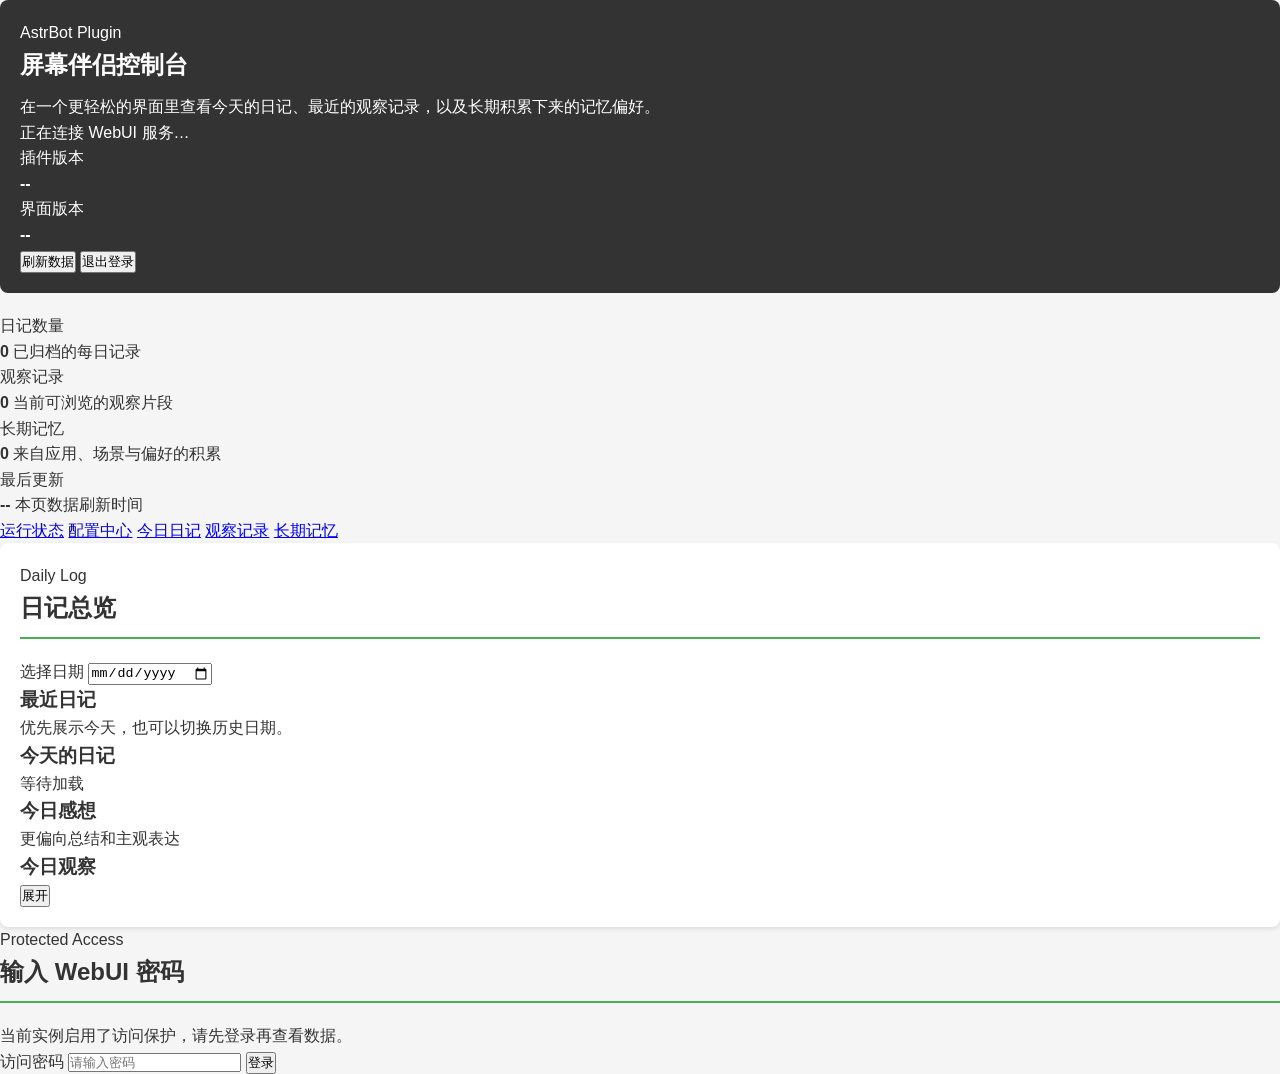
==== index.html @ 9cae2c98 "v2.4.1" ====
<!DOCTYPE html>
<html lang="zh-CN">
<head>
    <meta charset="UTF-8">
    <meta name="viewport" content="width=device-width, initial-scale=1.0">
    <title>屏幕伴侣控制台</title>
    <link rel="stylesheet" href="/web/app.css">
</head>
<body>
    <div class="app-shell">
        <div class="ambient ambient-left"></div>
        <div class="ambient ambient-right"></div>
        <header class="hero">
            <div class="hero-copy">
                <p class="eyebrow">AstrBot Plugin</p>
                <h1>屏幕伴侣控制台</h1>
                <p class="hero-text">在一个更轻松的界面里查看今天的日记、最近的观察记录，以及长期积累下来的记忆偏好。</p>
                <div class="hero-status">
                    <span class="status-dot" id="statusDot"></span>
                    <span id="statusText">正在连接 WebUI 服务…</span>
                </div>
            </div>
            <div class="hero-actions">
                <div class="version-card panel">
                    <div>
                        <p class="panel-label">插件版本</p>
                        <strong id="pluginVersion">--</strong>
                    </div>
                    <div>
                        <p class="panel-label">界面版本</p>
                        <strong id="webuiVersion">--</strong>
                    </div>
                </div>
                <button class="ghost-button" id="refreshButton" type="button">刷新数据</button>
                <button class="ghost-button hidden" id="logoutButton" type="button">退出登录</button>
            </div>
        </header>

        <section class="overview-grid">
            <article class="panel stat-card">
                <p class="panel-label">日记数量</p>
                <strong id="diaryCount">0</strong>
                <span>已归档的每日记录</span>
            </article>
            <article class="panel stat-card">
                <p class="panel-label">观察记录</p>
                <strong id="observationCount">0</strong>
                <span>当前可浏览的观察片段</span>
            </article>
            <article class="panel stat-card">
                <p class="panel-label">长期记忆</p>
                <strong id="memoryCount">0</strong>
                <span>来自应用、场景与偏好的积累</span>
            </article>
            <article class="panel stat-card">
                <p class="panel-label">最后更新</p>
                <strong id="lastUpdated">--</strong>
                <span>本页数据刷新时间</span>
            </article>
        </section>

        <nav class="top-nav" aria-label="主导航">
            <a href="#runtime" class="nav-link" data-section="runtime">运行状态</a>
            <a href="#settings" class="nav-link" data-section="settings">配置中心</a>
            <a href="#diaries" class="nav-link active" data-section="diaries">今日日记</a>
            <a href="#observations" class="nav-link" data-section="observations">观察记录</a>
            <a href="#memories" class="nav-link" data-section="memories">长期记忆</a>
        </nav>

        <main class="content-stack">
            <section id="runtime" class="section">
                <div class="section-heading">
                    <div>
                        <p class="eyebrow">Runtime Control</p>
                        <h2>运行状态与控制</h2>
                    </div>
                </div>
                <div class="runtime-grid">
                    <article class="panel">
                        <div class="panel-header">
                            <h3>当前状态</h3>
                            <span class="panel-subtle" id="runtimeMeta">等待加载</span>
                        </div>
                        <div class="runtime-stats" id="runtimeStats"></div>
                    </article>
                    <article class="panel">
                        <div class="panel-header">
                            <h3>快速设置</h3>
                            <span class="panel-subtle">这些变更会立即同步到当前实例。</span>
                        </div>
                        <form class="control-form" id="runtimeForm">
                            <label class="field compact-field">
                                <span>启用插件</span>
                                <select id="enabledSelect">
                                    <option value="true">开启</option>
                                    <option value="false">关闭</option>
                                </select>
                            </label>
                            <label class="field compact-field">
                                <span>当前预设</span>
                                <select id="presetSelect">
                                    <option value="-1">手动配置</option>
                                </select>
                            </label>
                            <label class="field compact-field">
                                <span>手动间隔（秒）</span>
                                <input id="checkIntervalInput" type="number" min="10" step="1">
                            </label>
                            <label class="field compact-field">
                                <span>触发概率（%）</span>
                                <input id="triggerProbabilityInput" type="number" min="0" max="100" step="1">
                            </label>
                            <label class="field compact-field">
                                <span>互动频率</span>
                                <input id="interactionFrequencyInput" type="number" min="1" max="10" step="1">
                            </label>
                            <label class="field compact-field">
                                <span>日记功能</span>
                                <select id="enableDiarySelect">
                                    <option value="true">开启</option>
                                    <option value="false">关闭</option>
                                </select>
                            </label>
                            <label class="field compact-field">
                                <span>学习功能</span>
                                <select id="enableLearningSelect">
                                    <option value="true">开启</option>
                                    <option value="false">关闭</option>
                                </select>
                            </label>
                            <label class="field compact-field">
                                <span>麦克风监听</span>
                                <select id="enableMicMonitorSelect">
                                    <option value="false">关闭</option>
                                    <option value="true">开启</option>
                                </select>
                            </label>
                            <label class="field compact-field">
                                <span>调试模式</span>
                                <select id="debugSelect">
                                    <option value="false">关闭</option>
                                    <option value="true">开启</option>
                                </select>
                            </label>
                            <div class="runtime-actions">
                                <button class="primary-button" id="saveRuntimeButton" type="submit">保存设置</button>
                                <button class="ghost-button" id="stopTasksButton" type="button">停止自动任务</button>
                            </div>
                            <p class="feedback" id="runtimeFeedback"></p>
                        </form>
                    </article>
                </div>
            </section>
            <section id="settings" class="section">
                <div class="section-heading">
                    <div>
                        <p class="eyebrow">Settings Studio</p>
                        <h2>配置中心</h2>
                    </div>
                    <div class="toolbar">
                        <label class="field compact-field settings-search">
                            <span>快速筛选</span>
                            <input id="settingsSearchInput" type="search" placeholder="搜索配置名、说明或提示词">
                        </label>
                    </div>
                </div>
                <div class="settings-grid">
                    <article class="panel settings-sidebar">
                        <div class="panel-header">
                            <h3>配置分组</h3>
                            <span class="panel-subtle" id="settingsSummary">按功能分区，避免翻整页长表单。</span>
                        </div>
                        <div class="settings-group-list" id="settingsGroupList"></div>
                    </article>
                    <article class="panel settings-editor">
                        <div class="panel-header">
                            <div>
                                <h3 id="settingsGroupTitle">配置详情</h3>
                                <span class="panel-subtle" id="settingsGroupDescription">选择左侧分组后开始编辑。</span>
                            </div>
                            <div class="toolbar">
                                <button class="ghost-button" id="resetSettingsButton" type="button">重置当前分组</button>
                                <button class="primary-button" id="saveSettingsButton" type="button">保存配置</button>
                            </div>
                        </div>
                        <div class="settings-form" id="settingsForm"></div>
                        <p class="feedback" id="settingsFeedback"></p>
                    </article>
                </div>
            </section>
            <section id="diaries" class="section active">
                <div class="section-heading">
                    <div>
                        <p class="eyebrow">Daily Log</p>
                        <h2>日记总览</h2>
                    </div>
                    <label class="field compact-field">
                        <span>选择日期</span>
                        <input id="diaryDateInput" type="date">
                    </label>
                </div>
                <div class="content-grid diaries-grid">
                    <article class="panel">
                        <div class="panel-header">
                            <h3>最近日记</h3>
                            <span class="panel-subtle" id="diarySummary">优先展示今天，也可以切换历史日期。</span>
                        </div>
                        <div class="list-stack" id="diaryList"></div>
                    </article>
                    <article class="panel diary-panel">
                        <div class="panel-header">
                            <h3 id="diaryTitle">今天的日记</h3>
                            <span class="panel-subtle" id="diaryMeta">等待加载</span>
                        </div>
                        <div class="diary-layout">
                            <section class="diary-section">
                                <div class="panel-header">
                                    <h3>今日感想</h3>
                                    <span class="panel-subtle">更偏向总结和主观表达</span>
                                </div>
                                <div class="diary-content" id="diaryReflection"></div>
                            </section>
                            <section class="diary-section">
                                <div class="panel-header">
                                    <h3>今日观察</h3>
                                    <button class="ghost-button diary-toggle" id="toggleDiaryObservations" type="button">展开</button>
                                </div>
                                <div class="diary-content diary-content-secondary" id="diaryObservations"></div>
                            </section>
                        </div>
                    </article>
                </div>
            </section>

            <section id="observations" class="section">
                <div class="section-heading">
                    <div>
                        <p class="eyebrow">Observation Stream</p>
                        <h2>观察记录</h2>
                    </div>
                    <div class="toolbar">
                        <label class="field compact-field">
                            <span>场景筛选</span>
                            <select id="sceneFilter">
                                <option value="">全部场景</option>
                            </select>
                        </label>
                        <label class="field compact-field">
                            <span>排序</span>
                            <select id="sortFilter">
                                <option value="desc">最新优先</option>
                                <option value="asc">最早优先</option>
                            </select>
                        </label>
                    </div>
                </div>
                <article class="panel">
                    <div class="panel-header">
                        <h3>最近观察</h3>
                        <span class="panel-subtle" id="observationMeta">按时间线浏览屏幕观察结果。</span>
                    </div>
                    <div class="observation-actions">
                        <label class="selection-toggle">
                            <input id="selectAllObservations" type="checkbox">
                            <span>全选当前页</span>
                        </label>
                        <div class="toolbar">
                            <button class="ghost-button" id="clearSelectionButton" type="button">清空选择</button>
                            <button class="ghost-button" id="deleteSelectedButton" type="button">删除选中</button>
                        </div>
                    </div>
                    <div class="list-stack" id="observationList"></div>
                    <div class="pagination" id="observationPagination"></div>
                </article>
            </section>

            <section id="memories" class="section">
                <div class="section-heading">
                    <div>
                        <p class="eyebrow">Memory Atlas</p>
                        <h2>长期记忆</h2>
                    </div>
                </div>
                <div class="memory-highlights" id="memoryHighlights"></div>
                <div class="memory-groups" id="memoryGroups"></div>
            </section>
        </main>
    </div>

    <div class="login-overlay hidden" id="loginOverlay" aria-hidden="true">
        <form class="login-card panel" id="loginForm">
            <p class="eyebrow">Protected Access</p>
            <h2>输入 WebUI 密码</h2>
            <p class="panel-subtle">当前实例启用了访问保护，请先登录再查看数据。</p>
            <label class="field">
                <span>访问密码</span>
                <input type="password" id="loginPassword" placeholder="请输入密码" autocomplete="current-password">
            </label>
            <button class="primary-button" id="loginButton" type="submit">登录</button>
            <p class="feedback error-text" id="loginError"></p>
        </form>
    </div>

    <template id="emptyStateTemplate">
        <div class="empty-state">
            <strong>这里还没有内容</strong>
            <p>等屏幕伴侣积累出更多记录后，这里会慢慢丰富起来。</p>
        </div>
    </template>

    <script src="/web/app.js"></script>
</body>
</html>
---- web/app.css ----
/* 全局样式 */
* {
    margin: 0;
    padding: 0;
    box-sizing: border-box;
}

body {
    font-family: 'Arial', sans-serif;
    background-color: #f5f5f5;
    color: #333;
    line-height: 1.6;
}

.container {
    max-width: 1200px;
    margin: 0 auto;
    padding: 20px;
}

header {
    background-color: #333;
    color: white;
    padding: 20px;
    border-radius: 8px;
    margin-bottom: 20px;
}

header h1 {
    font-size: 24px;
    margin-bottom: 10px;
}

nav ul {
    list-style: none;
    display: flex;
    gap: 10px;
}

nav ul li a {
    color: white;
    text-decoration: none;
    padding: 8px 16px;
    border-radius: 4px;
    transition: background-color 0.3s;
}

nav ul li a:hover {
    background-color: #555;
}

nav ul li a.active {
    background-color: #4CAF50;
}

main {
    background-color: white;
    padding: 20px;
    border-radius: 8px;
    box-shadow: 0 2px 4px rgba(0,0,0,0.1);
}

.section {
    display: none;
}

.section.active {
    display: block;
}

h2 {
    color: #333;
    margin-bottom: 20px;
    padding-bottom: 10px;
    border-bottom: 2px solid #4CAF50;
}

/* 日记列表样式 */
.diary-list {
    margin-bottom: 30px;
}

.diary-item {
    background-color: #f9f9f9;
    padding: 15px;
    border-radius: 6px;
    margin-bottom: 10px;
    cursor: pointer;
    transition: background-color 0.3s;
}

.diary-item:hover {
    background-color: #e9e9e9;
}

.diary-item h3 {
    color: #4CAF50;
    margin-bottom: 5px;
}

.diary-item p {
    color: #666;
    font-size: 14px;
}

/* 日记详情样式 */
.diary-detail {
    background-color: #f9f9f9;
    padding: 20px;
    border-radius: 6px;
    margin-top: 20px;
}

.diary-detail h3 {
    color: #4CAF50;
    margin-bottom: 15px;
}

.diary-detail pre {
    background-color: #f0f0f0;
    padding: 15px;
    border-radius: 4px;
    overflow-x: auto;
    white-space: pre-wrap;
    font-family: 'Courier New', monospace;
}

/* 观察记录样式 */
.observation-list {
    display: flex;
    flex-direction: column;
    gap: 15px;
}

.observation-item {
    background-color: #f9f9f9;
    padding: 15px;
    border-radius: 6px;
    border-left: 4px solid #4CAF50;
}

.observation-item h4 {
    color: #4CAF50;
    margin-bottom: 10px;
}

.observation-item p {
    color: #666;
    font-size: 14px;
}

/* 记忆样式 */
.memory-list {
    display: flex;
    flex-direction: column;
    gap: 15px;
}

.memory-item {
    background-color: #f9f9f9;
    padding: 15px;
    border-radius: 6px;
    border-left: 4px solid #3498db;
}

.memory-item h4 {
    color: #3498db;
    margin-bottom: 10px;
}

.memory-item p {
    color: #666;
    font-size: 14px;
}

/* 页脚样式 */
footer {
    margin-top: 20px;
    text-align: center;
    color: #666;
    font-size: 14px;
}

/* 响应式设计 */
@media (max-width: 768px) {
    nav ul {
        flex-direction: column;
    }
    
    nav ul li a {
        display: block;
        text-align: center;
    }
}

/* 登录表单样式 */
.login-form {
    position: fixed;
    top: 0;
    left: 0;
    width: 100%;
    height: 100%;
    background-color: rgba(0, 0, 0, 0.5);
    display: flex;
    justify-content: center;
    align-items: center;
    z-index: 1000;
}

.login-container {
    background-color: #fff;
    padding: 30px;
    border-radius: 8px;
    box-shadow: 0 0 20px rgba(0,0,0,0.2);
    max-width: 400px;
    width: 100%;
}

.login-container h2 {
    margin-bottom: 20px;
    text-align: center;
    color: #333;
    border-bottom: none;
}

.login-container input[type="password"] {
    width: 100%;
    padding: 10px;
    margin-bottom: 15px;
    border: 1px solid #ddd;
    border-radius: 4px;
    font-size: 16px;
}

.login-container button {
    width: 100%;
    padding: 10px;
    background-color: #4CAF50;
    color: white;
    border: none;
    border-radius: 4px;
    font-size: 16px;
    cursor: pointer;
    transition: background-color 0.3s ease;
}

.login-container button:hover {
    background-color: #45a049;
}

.login-container .error {
    color: red;
    text-align: center;
    margin-top: 10px;
    font-size: 14px;
}
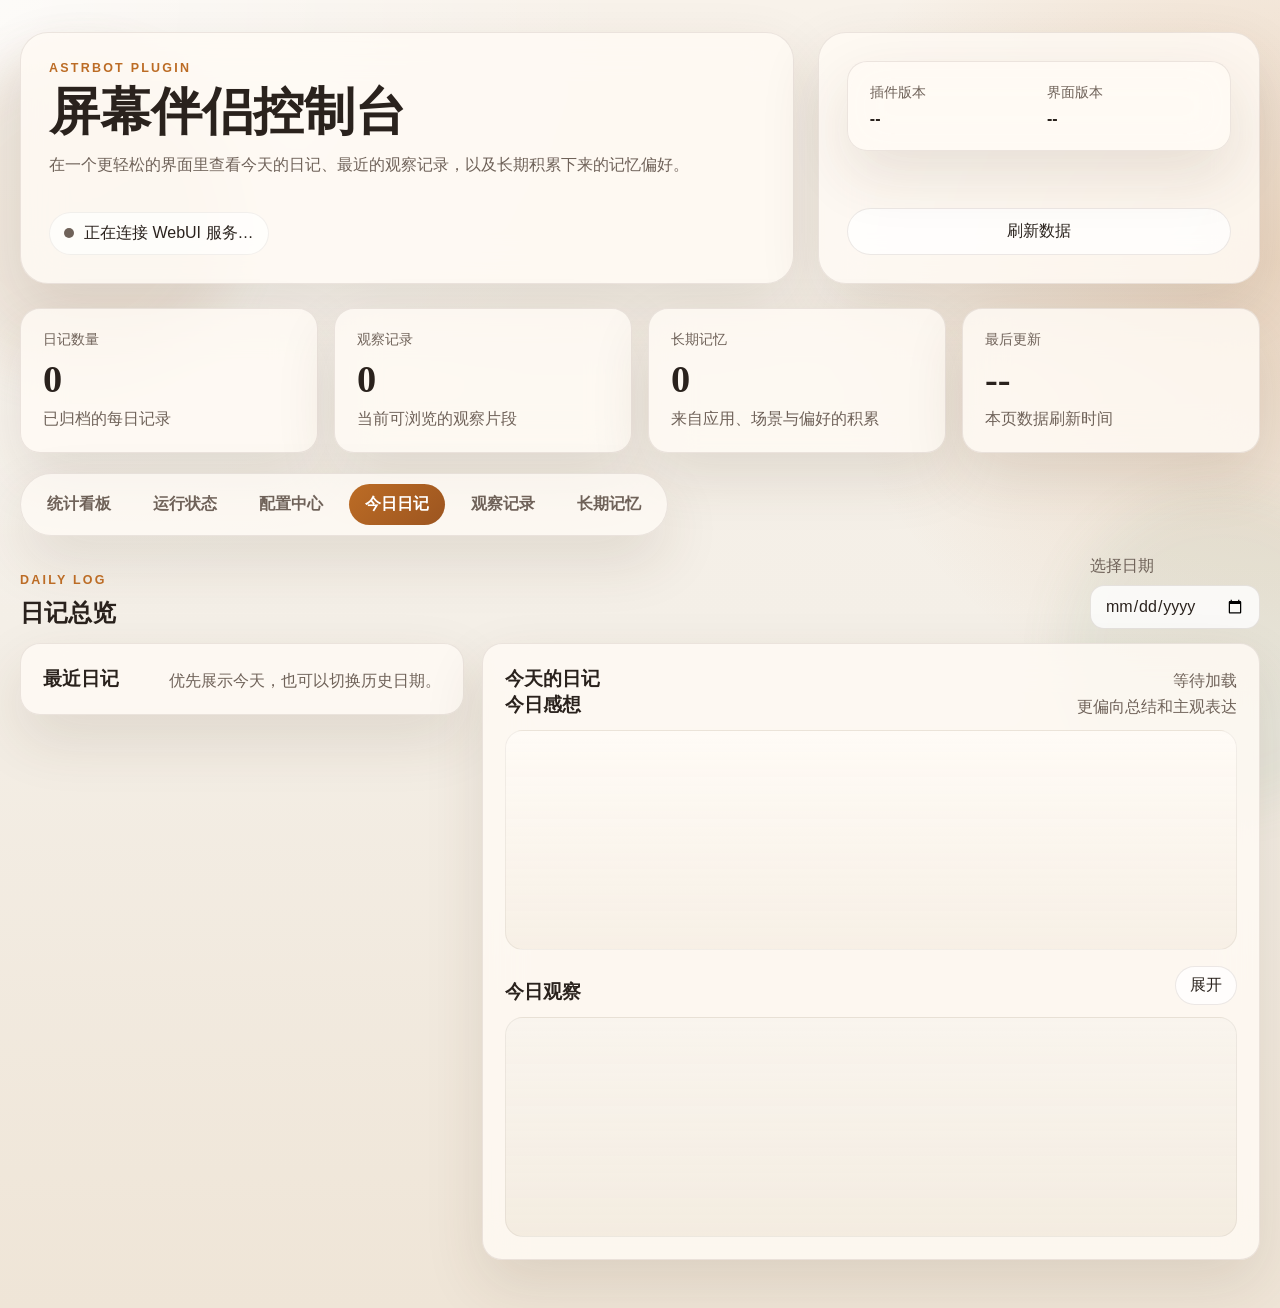
==== commit 38aac455: "v2.5.3" ====
--- a/index.html
+++ b/index.html
@@ -60,6 +60,7 @@
         </section>
 
         <nav class="top-nav" aria-label="主导航">
+            <a href="#stats" class="nav-link" data-section="stats">统计看板</a>
             <a href="#runtime" class="nav-link" data-section="runtime">运行状态</a>
             <a href="#settings" class="nav-link" data-section="settings">配置中心</a>
             <a href="#diaries" class="nav-link active" data-section="diaries">今日日记</a>
@@ -68,6 +69,36 @@
         </nav>
 
         <main class="content-stack">
+            <section id="stats" class="section">
+                <div class="section-heading">
+                    <div>
+                        <p class="eyebrow">Statistics Deck</p>
+                        <h2>统计看板</h2>
+                    </div>
+                    <div class="toolbar">
+                        <label class="field compact-field">
+                            <span>时间范围</span>
+                            <select id="statsRangeFilter">
+                                <option value="today">今天</option>
+                                <option value="7d">近 7 天</option>
+                                <option value="30d" selected>近 30 天</option>
+                                <option value="custom">自定义日期</option>
+                                <option value="all">全部时间</option>
+                            </select>
+                        </label>
+                        <label class="field compact-field hidden" id="statsStartDateField">
+                            <span>开始日期</span>
+                            <input id="statsStartDateInput" type="date">
+                        </label>
+                        <label class="field compact-field hidden" id="statsEndDateField">
+                            <span>结束日期</span>
+                            <input id="statsEndDateInput" type="date">
+                        </label>
+                        <button class="ghost-button hidden" id="applyStatsRangeButton" type="button">应用范围</button>
+                    </div>
+                </div>
+                <div class="stats-layout" id="statsTables"></div>
+            </section>
             <section id="runtime" class="section">
                 <div class="section-heading">
                     <div>
--- a/web/app.css
+++ b/web/app.css
@@ -1,256 +1,829 @@
-/* 全局样式 */
-* {
+:root {
+    --bg: #f4efe7;
+    --panel: rgba(255, 251, 245, 0.82);
+    --panel-strong: rgba(255, 248, 240, 0.96);
+    --text: #2a221d;
+    --muted: #6f6259;
+    --line: rgba(97, 77, 64, 0.12);
+    --accent: #bc6c25;
+    --accent-strong: #9c5520;
+    --accent-soft: rgba(188, 108, 37, 0.14);
+    --success: #4f772d;
+    --danger: #b6462f;
+    --shadow: 0 24px 60px rgba(74, 48, 28, 0.12);
+    --radius-xl: 28px;
+    --radius-lg: 20px;
+    --font-sans: "Segoe UI", "PingFang SC", "Microsoft YaHei", sans-serif;
+    --font-display: "Georgia", "STSong", serif;
+}
+
+* { box-sizing: border-box; }
+html { scroll-behavior: smooth; }
+
+body {
     margin: 0;
+    min-height: 100vh;
+    color: var(--text);
+    font-family: var(--font-sans);
+    background:
+        radial-gradient(circle at top left, rgba(255, 255, 255, 0.7), transparent 34%),
+        radial-gradient(circle at right 20%, rgba(188, 108, 37, 0.2), transparent 28%),
+        linear-gradient(180deg, #f8f2ea 0%, var(--bg) 48%, #efe5d7 100%);
+}
+
+button, input, select { font: inherit; }
+button { cursor: pointer; }
+.hidden { display: none !important; }
+
+.app-shell {
+    position: relative;
+    max-width: 1380px;
+    margin: 0 auto;
+    padding: 32px 20px 48px;
+}
+
+.ambient {
+    position: fixed;
+    width: 320px;
+    height: 320px;
+    border-radius: 50%;
+    filter: blur(24px);
+    opacity: 0.4;
+    pointer-events: none;
+    z-index: 0;
+}
+
+.ambient-left {
+    top: 6%;
+    left: -80px;
+    background: rgba(184, 148, 108, 0.38);
+}
+
+.ambient-right {
+    right: -100px;
+    bottom: 10%;
+    background: rgba(96, 141, 108, 0.2);
+}
+
+.hero, .overview-grid, .top-nav, .content-stack { position: relative; z-index: 1; }
+
+.hero {
+    display: grid;
+    grid-template-columns: minmax(0, 1.4fr) minmax(280px, 0.8fr);
+    gap: 24px;
+    margin-bottom: 24px;
+}
+
+.hero-copy, .hero-actions, .panel {
+    backdrop-filter: blur(20px);
+    background: var(--panel);
+    border: 1px solid var(--line);
+    box-shadow: var(--shadow);
+}
+
+.hero-copy, .hero-actions {
+    border-radius: var(--radius-xl);
+    padding: 28px;
+}
+
+.hero-copy h1 {
+    margin: 0 0 10px;
+    font-family: var(--font-display);
+    font-size: clamp(2.1rem, 4vw, 3.6rem);
+    line-height: 1.05;
+}
+
+.eyebrow {
+    margin: 0 0 10px;
+    color: var(--accent);
+    text-transform: uppercase;
+    letter-spacing: 0.18em;
+    font-size: 0.78rem;
+    font-weight: 700;
+}
+
+.hero-text, .panel-subtle, .list-item-meta, .observation-tags, .memory-meta, .feedback, .field span, .stat-card span {
+    color: var(--muted);
+}
+
+.hero-status {
+    display: inline-flex;
+    align-items: center;
+    gap: 10px;
+    margin-top: 20px;
+    padding: 10px 14px;
+    border-radius: 999px;
+    background: rgba(255, 255, 255, 0.65);
+    border: 1px solid rgba(97, 77, 64, 0.08);
+}
+
+.status-dot {
+    width: 10px;
+    height: 10px;
+    border-radius: 50%;
+    background: var(--muted);
+    box-shadow: 0 0 0 0 rgba(79, 119, 45, 0.35);
+}
+
+.status-dot.online { background: var(--success); animation: pulse 1.8s infinite; }
+.status-dot.error { background: var(--danger); }
+
+@keyframes pulse {
+    0% { box-shadow: 0 0 0 0 rgba(79, 119, 45, 0.35); }
+    70% { box-shadow: 0 0 0 10px rgba(79, 119, 45, 0); }
+    100% { box-shadow: 0 0 0 0 rgba(79, 119, 45, 0); }
+}
+
+.hero-actions {
+    display: flex;
+    flex-direction: column;
+    gap: 14px;
+    justify-content: space-between;
+}
+
+.version-card {
+    display: grid;
+    grid-template-columns: repeat(2, minmax(0, 1fr));
+    gap: 16px;
+}
+
+.panel {
+    border-radius: var(--radius-lg);
+    padding: 22px;
+}
+
+.panel-label {
+    margin: 0 0 8px;
+    color: var(--muted);
+    font-size: 0.86rem;
+}
+
+.ghost-button, .primary-button, .page-button {
+    border: none;
+    border-radius: 999px;
+    padding: 12px 18px;
+    transition: transform 0.18s ease, box-shadow 0.18s ease, background 0.18s ease;
+}
+
+.ghost-button {
+    background: rgba(255, 255, 255, 0.72);
+    color: var(--text);
+    border: 1px solid rgba(97, 77, 64, 0.12);
+}
+
+.primary-button {
+    background: linear-gradient(135deg, var(--accent) 0%, var(--accent-strong) 100%);
+    color: #fff;
+    box-shadow: 0 16px 28px rgba(156, 85, 32, 0.24);
+}
+
+.ghost-button:hover, .primary-button:hover, .page-button:hover { transform: translateY(-1px); }
+
+.overview-grid {
+    display: grid;
+    grid-template-columns: repeat(4, minmax(0, 1fr));
+    gap: 16px;
+    margin-bottom: 20px;
+}
+
+.stat-card strong {
+    display: block;
+    margin-bottom: 8px;
+    font-size: clamp(1.6rem, 3vw, 2.4rem);
+    font-family: var(--font-display);
+}
+
+.top-nav {
+    display: inline-flex;
+    flex-wrap: wrap;
+    gap: 10px;
+    margin-bottom: 20px;
+    padding: 10px;
+    border-radius: 999px;
+    background: rgba(255, 251, 245, 0.72);
+    border: 1px solid var(--line);
+    box-shadow: var(--shadow);
+}
+
+.nav-link {
+    color: var(--muted);
+    text-decoration: none;
+    padding: 10px 16px;
+    border-radius: 999px;
+    font-weight: 600;
+}
+
+.nav-link.active {
+    color: #fff;
+    background: linear-gradient(135deg, var(--accent) 0%, var(--accent-strong) 100%);
+}
+
+.content-stack {
+    display: flex;
+    flex-direction: column;
+    gap: 20px;
+}
+
+.section { display: none; }
+.section.active { display: block; animation: rise-in 0.24s ease; }
+
+@keyframes rise-in {
+    from { opacity: 0; transform: translateY(8px); }
+    to { opacity: 1; transform: translateY(0); }
+}
+
+.section-heading, .toolbar, .panel-header, .memory-highlights, .memory-groups, .content-grid, .pagination {
+    display: flex;
+    gap: 16px;
+}
+
+.section-heading, .panel-header {
+    align-items: end;
+    justify-content: space-between;
+}
+
+.section-heading { margin-bottom: 14px; }
+.section-heading h2, .panel-header h3 { margin: 0; }
+.toolbar { flex-wrap: wrap; }
+.content-grid { align-items: start; }
+.observation-actions {
+    display: flex;
+    justify-content: space-between;
+    gap: 12px;
+    align-items: center;
+    margin-bottom: 14px;
+}
+
+.diaries-grid {
+    display: grid;
+    grid-template-columns: minmax(300px, 0.8fr) minmax(0, 1.4fr);
+    gap: 18px;
+}
+
+.runtime-grid {
+    display: grid;
+    grid-template-columns: minmax(320px, 0.9fr) minmax(0, 1.1fr);
+    gap: 18px;
+}
+
+.settings-grid {
+    display: grid;
+    grid-template-columns: minmax(240px, 0.58fr) minmax(0, 1.42fr);
+    gap: 18px;
+}
+
+.settings-sidebar,
+.settings-editor {
+    min-height: 640px;
+}
+
+.settings-group-list,
+.settings-form {
+    display: grid;
+    gap: 12px;
+}
+
+.helper-grid {
+    display: grid;
+    gap: 12px;
+}
+
+.runtime-insights,
+.settings-helper {
+    margin-top: 16px;
+}
+
+.helper-card {
+    padding: 16px 18px;
+    border-radius: 18px;
+    background: linear-gradient(180deg, rgba(255, 251, 247, 0.9), rgba(249, 238, 228, 0.82));
+    border: 1px solid rgba(188, 108, 37, 0.12);
+    display: grid;
+    gap: 8px;
+}
+
+.helper-card strong {
+    font-size: 1rem;
+}
+
+.helper-card p {
+    margin: 0;
+    color: var(--muted);
+    line-height: 1.6;
+}
+
+.helper-actions {
+    display: flex;
+    flex-wrap: wrap;
+    gap: 10px;
+}
+
+.helper-button {
+    width: fit-content;
+}
+
+.settings-group-button {
+    width: 100%;
+    text-align: left;
+    border: 1px solid rgba(97, 77, 64, 0.08);
+    background: rgba(255, 255, 255, 0.68);
+    border-radius: 16px;
+    padding: 14px 16px;
+    display: grid;
+    gap: 6px;
+}
+
+.settings-group-button strong {
+    font-size: 1rem;
+}
+
+.settings-group-button span {
+    color: var(--muted);
+    font-size: 0.92rem;
+    line-height: 1.5;
+}
+
+.settings-group-button.active,
+.settings-group-button:hover {
+    background: linear-gradient(180deg, rgba(255, 255, 255, 0.92), rgba(248, 234, 219, 0.92));
+    border-color: rgba(188, 108, 37, 0.26);
+}
+
+.settings-search {
+    min-width: min(320px, 100%);
+}
+
+.settings-form {
+    grid-template-columns: repeat(2, minmax(0, 1fr));
+}
+
+.settings-field {
+    padding: 16px;
+    border-radius: 18px;
+    background: rgba(255, 255, 255, 0.6);
+    border: 1px solid rgba(97, 77, 64, 0.08);
+}
+
+.settings-field-dirty {
+    border-color: rgba(188, 108, 37, 0.22);
+    box-shadow: 0 14px 28px rgba(188, 108, 37, 0.08);
+}
+
+.settings-field-wide {
+    grid-column: 1 / -1;
+}
+
+.settings-field-header {
+    display: flex;
+    justify-content: space-between;
+    gap: 12px;
+    align-items: center;
+    margin-bottom: 8px;
+}
+
+.settings-field-header strong {
+    font-size: 1rem;
+}
+
+.settings-field-header code {
+    padding: 2px 8px;
+    border-radius: 999px;
+    background: rgba(42, 34, 29, 0.08);
+    color: var(--muted);
+    font-size: 0.78rem;
+}
+
+.settings-badges {
+    display: flex;
+    flex-wrap: wrap;
+    justify-content: flex-end;
+    gap: 8px;
+    align-items: center;
+}
+
+.settings-badge {
+    display: inline-flex;
+    align-items: center;
+    padding: 4px 9px;
+    border-radius: 999px;
+    background: rgba(42, 34, 29, 0.06);
+    color: var(--muted);
+    font-size: 0.78rem;
+}
+
+.settings-badge-warm {
+    background: rgba(188, 108, 37, 0.12);
+    color: #9b4d17;
+}
+
+.settings-field-hint {
+    margin: 0 0 10px;
+    color: var(--muted);
+    line-height: 1.6;
+    font-size: 0.92rem;
+}
+
+.list-stack, .memory-list, .memory-card { display: grid; gap: 12px; }
+.runtime-stats {
+    display: grid;
+    grid-template-columns: repeat(2, minmax(0, 1fr));
+    gap: 12px;
+}
+
+.health-grid {
+    display: grid;
+    grid-template-columns: repeat(4, minmax(0, 1fr));
+    gap: 12px;
+}
+
+.runtime-stat {
+    padding: 16px;
+    border-radius: 16px;
+    background: rgba(255, 255, 255, 0.7);
+    border: 1px solid rgba(97, 77, 64, 0.08);
+}
+
+.runtime-stat strong {
+    display: block;
+    margin-top: 6px;
+    font-size: 1.3rem;
+    font-family: var(--font-display);
+}
+
+.health-card {
+    padding: 16px;
+    border-radius: 16px;
+    background: rgba(255, 255, 255, 0.7);
+    border: 1px solid rgba(97, 77, 64, 0.08);
+}
+
+.health-card strong {
+    display: block;
+    margin-top: 6px;
+    font-size: 1.05rem;
+}
+
+.control-form {
+    display: grid;
+    grid-template-columns: repeat(2, minmax(0, 1fr));
+    gap: 14px 16px;
+}
+
+.runtime-actions {
+    display: flex;
+    gap: 12px;
+    align-items: center;
+    grid-column: 1 / -1;
+}
+
+#runtimeFeedback {
+    min-height: 1.2em;
+    grid-column: 1 / -1;
+}
+
+.list-item-button {
+    width: 100%;
+    text-align: left;
+    border: 1px solid rgba(97, 77, 64, 0.08);
+    background: rgba(255, 255, 255, 0.74);
+    border-radius: 16px;
+    padding: 16px;
+}
+
+.list-item-button:hover, .list-item-button.active {
+    background: linear-gradient(180deg, rgba(255, 255, 255, 0.92), rgba(248, 234, 219, 0.92));
+    border-color: rgba(188, 108, 37, 0.28);
+}
+
+.list-item-title { margin: 0 0 4px; font-weight: 700; }
+.diary-panel { min-height: 540px; }
+.diary-layout {
+    display: grid;
+    gap: 16px;
+}
+.diary-section {
+    display: grid;
+    gap: 12px;
+}
+
+.diary-content {
+    min-height: 220px;
+    padding: 18px;
+    border-radius: 18px;
+    background: linear-gradient(180deg, rgba(255, 251, 246, 0.96), rgba(246, 238, 227, 0.86));
+    border: 1px solid rgba(97, 77, 64, 0.08);
+    overflow: auto;
+}
+.diary-content-secondary {
+    background: linear-gradient(180deg, rgba(249, 244, 237, 0.96), rgba(242, 234, 222, 0.86));
+}
+.diary-content-collapsed {
+    max-height: 220px;
+    overflow: hidden;
+    position: relative;
+}
+.diary-content-collapsed::after {
+    content: "";
+    position: sticky;
+    display: block;
+    bottom: 0;
+    height: 64px;
+    margin-top: -64px;
+    background: linear-gradient(180deg, rgba(242, 234, 222, 0), rgba(242, 234, 222, 0.96));
+    pointer-events: none;
+}
+.diary-toggle {
+    padding: 8px 14px;
+}
+
+.diary-rendered {
+    display: grid;
+    gap: 14px;
+    line-height: 1.8;
+}
+
+.diary-rendered h1,
+.diary-rendered h2,
+.diary-rendered h3 {
+    margin: 0;
+    font-family: var(--font-display);
+}
+
+.diary-rendered h1 { font-size: 1.8rem; }
+.diary-rendered h2 {
+    margin-top: 6px;
+    padding-bottom: 8px;
+    border-bottom: 1px solid rgba(97, 77, 64, 0.12);
+}
+.diary-rendered h3 { font-size: 1.08rem; color: var(--accent-strong); }
+.diary-rendered p,
+.diary-rendered li { margin: 0; }
+.diary-rendered ul {
+    margin: 0;
+    padding-left: 20px;
+    display: grid;
+    gap: 8px;
+}
+.diary-rendered blockquote {
+    margin: 0;
+    padding: 10px 14px;
+    border-left: 4px solid rgba(188, 108, 37, 0.35);
+    background: rgba(255, 255, 255, 0.5);
+    border-radius: 12px;
+    color: var(--muted);
+}
+.diary-rendered code {
+    padding: 2px 6px;
+    border-radius: 8px;
+    background: rgba(42, 34, 29, 0.08);
+    font-family: "Consolas", "Microsoft YaHei", monospace;
+}
+.diary-rendered pre {
+    margin: 0;
+    padding: 14px;
+    overflow: auto;
+    border-radius: 14px;
+    background: rgba(42, 34, 29, 0.08);
+}
+.diary-rendered pre code {
     padding: 0;
-    box-sizing: border-box;
-}
-
-body {
-    font-family: 'Arial', sans-serif;
-    background-color: #f5f5f5;
-    color: #333;
-    line-height: 1.6;
-}
-
-.container {
-    max-width: 1200px;
-    margin: 0 auto;
+    background: transparent;
+}
+
+.diary-observation-timeline {
+    position: relative;
+    display: grid;
+    gap: 14px;
+}
+
+.diary-observation-timeline::before {
+    content: "";
+    position: absolute;
+    left: 11px;
+    top: 6px;
+    bottom: 6px;
+    width: 1px;
+    background: linear-gradient(180deg, rgba(188, 108, 37, 0.26), rgba(188, 108, 37, 0.05));
+}
+
+.diary-observation-entry {
+    position: relative;
+    display: grid;
+    grid-template-columns: 24px minmax(0, 1fr);
+    gap: 14px;
+    align-items: start;
+}
+
+.diary-observation-marker {
+    width: 10px;
+    height: 10px;
+    margin-top: 10px;
+    margin-left: 7px;
+    border-radius: 999px;
+    background: linear-gradient(180deg, var(--accent), var(--accent-strong));
+    box-shadow: 0 0 0 4px rgba(188, 108, 37, 0.12);
+    position: relative;
+    z-index: 1;
+}
+
+.diary-observation-main {
+    display: grid;
+    gap: 10px;
+    padding: 14px 16px;
+    border-radius: 16px;
+    background: rgba(255, 255, 255, 0.62);
+    border: 1px solid rgba(97, 77, 64, 0.08);
+}
+
+.diary-observation-head {
+    display: flex;
+    flex-wrap: wrap;
+    gap: 8px 12px;
+    align-items: center;
+}
+
+.diary-observation-time {
+    display: inline-flex;
+    align-items: center;
+    padding: 4px 10px;
+    border-radius: 999px;
+    background: rgba(188, 108, 37, 0.12);
+    color: var(--accent-strong);
+    font-size: 0.82rem;
+    font-weight: 700;
+    letter-spacing: 0.04em;
+}
+
+.diary-observation-window {
+    color: var(--ink-strong);
+    font-weight: 700;
+}
+
+.diary-entry-body {
+    gap: 10px;
+    line-height: 1.72;
+}
+
+.diary-entry-body h1,
+.diary-entry-body h2,
+.diary-entry-body h3 {
+    display: none;
+}
+
+.observation-card, .memory-card, .highlight-card {
+    border-radius: 18px;
+    border: 1px solid rgba(97, 77, 64, 0.08);
+    background: rgba(255, 255, 255, 0.72);
+    padding: 18px;
+}
+
+.observation-card {
+    position: relative;
+    overflow: hidden;
+}
+
+.observation-card::before {
+    content: "";
+    position: absolute;
+    inset: 0 auto 0 0;
+    width: 4px;
+    background: linear-gradient(180deg, var(--accent), #dda15e);
+}
+
+.observation-header, .memory-header {
+    display: flex;
+    justify-content: space-between;
+    gap: 12px;
+    align-items: start;
+    margin-bottom: 8px;
+}
+
+.observation-content, .memory-content { margin: 0; line-height: 1.7; }
+.observation-select {
+    display: inline-flex;
+    align-items: center;
+    gap: 8px;
+    color: var(--muted);
+    font-size: 0.9rem;
+}
+.observation-footer {
+    display: flex;
+    justify-content: space-between;
+    align-items: center;
+    gap: 12px;
+    margin-top: 14px;
+}
+.danger-button {
+    border: none;
+    border-radius: 999px;
+    padding: 10px 14px;
+    background: rgba(182, 70, 47, 0.12);
+    color: var(--danger);
+}
+.selection-toggle {
+    display: inline-flex;
+    align-items: center;
+    gap: 8px;
+    color: var(--muted);
+}
+
+.tag {
+    display: inline-flex;
+    align-items: center;
+    gap: 6px;
+    padding: 6px 10px;
+    border-radius: 999px;
+    background: var(--accent-soft);
+    color: var(--accent-strong);
+    font-size: 0.84rem;
+    font-weight: 700;
+}
+
+.field { display: grid; gap: 8px; }
+.compact-field { min-width: 170px; }
+
+.field input, .field select, .field textarea {
+    min-height: 44px;
+    border-radius: 14px;
+    border: 1px solid rgba(97, 77, 64, 0.14);
+    background: rgba(255, 255, 255, 0.8);
+    color: var(--text);
+    padding: 0 14px;
+}
+
+.field textarea {
+    min-height: 120px;
+    padding: 12px 14px;
+    resize: vertical;
+    line-height: 1.65;
+}
+
+.pagination {
+    margin-top: 18px;
+    flex-wrap: wrap;
+    justify-content: space-between;
+    align-items: center;
+}
+
+.page-button { background: rgba(255, 255, 255, 0.8); color: var(--text); }
+.page-button:disabled { cursor: not-allowed; opacity: 0.45; transform: none; }
+
+.memory-highlights {
+    display: grid;
+    grid-template-columns: repeat(3, minmax(0, 1fr));
+    margin-bottom: 18px;
+}
+
+.memory-groups {
+    display: grid;
+    grid-template-columns: repeat(2, minmax(0, 1fr));
+}
+
+.empty-state {
+    display: grid;
+    place-items: center;
+    min-height: 180px;
+    text-align: center;
+    padding: 18px;
+    color: var(--muted);
+    border: 1px dashed rgba(97, 77, 64, 0.18);
+    border-radius: 18px;
+    background: rgba(255, 255, 255, 0.44);
+}
+
+.login-overlay {
+    position: fixed;
+    inset: 0;
+    display: grid;
+    place-items: center;
     padding: 20px;
-}
-
-header {
-    background-color: #333;
-    color: white;
-    padding: 20px;
-    border-radius: 8px;
-    margin-bottom: 20px;
-}
-
-header h1 {
-    font-size: 24px;
-    margin-bottom: 10px;
-}
-
-nav ul {
-    list-style: none;
-    display: flex;
-    gap: 10px;
-}
-
-nav ul li a {
-    color: white;
-    text-decoration: none;
-    padding: 8px 16px;
-    border-radius: 4px;
-    transition: background-color 0.3s;
-}
-
-nav ul li a:hover {
-    background-color: #555;
-}
-
-nav ul li a.active {
-    background-color: #4CAF50;
-}
-
-main {
-    background-color: white;
-    padding: 20px;
-    border-radius: 8px;
-    box-shadow: 0 2px 4px rgba(0,0,0,0.1);
-}
-
-.section {
-    display: none;
-}
-
-.section.active {
-    display: block;
-}
-
-h2 {
-    color: #333;
-    margin-bottom: 20px;
-    padding-bottom: 10px;
-    border-bottom: 2px solid #4CAF50;
-}
-
-/* 日记列表样式 */
-.diary-list {
-    margin-bottom: 30px;
-}
-
-.diary-item {
-    background-color: #f9f9f9;
-    padding: 15px;
-    border-radius: 6px;
-    margin-bottom: 10px;
-    cursor: pointer;
-    transition: background-color 0.3s;
-}
-
-.diary-item:hover {
-    background-color: #e9e9e9;
-}
-
-.diary-item h3 {
-    color: #4CAF50;
-    margin-bottom: 5px;
-}
-
-.diary-item p {
-    color: #666;
-    font-size: 14px;
-}
-
-/* 日记详情样式 */
-.diary-detail {
-    background-color: #f9f9f9;
-    padding: 20px;
-    border-radius: 6px;
-    margin-top: 20px;
-}
-
-.diary-detail h3 {
-    color: #4CAF50;
-    margin-bottom: 15px;
-}
-
-.diary-detail pre {
-    background-color: #f0f0f0;
-    padding: 15px;
-    border-radius: 4px;
-    overflow-x: auto;
-    white-space: pre-wrap;
-    font-family: 'Courier New', monospace;
-}
-
-/* 观察记录样式 */
-.observation-list {
-    display: flex;
-    flex-direction: column;
-    gap: 15px;
-}
-
-.observation-item {
-    background-color: #f9f9f9;
-    padding: 15px;
-    border-radius: 6px;
-    border-left: 4px solid #4CAF50;
-}
-
-.observation-item h4 {
-    color: #4CAF50;
-    margin-bottom: 10px;
-}
-
-.observation-item p {
-    color: #666;
-    font-size: 14px;
-}
-
-/* 记忆样式 */
-.memory-list {
-    display: flex;
-    flex-direction: column;
-    gap: 15px;
-}
-
-.memory-item {
-    background-color: #f9f9f9;
-    padding: 15px;
-    border-radius: 6px;
-    border-left: 4px solid #3498db;
-}
-
-.memory-item h4 {
-    color: #3498db;
-    margin-bottom: 10px;
-}
-
-.memory-item p {
-    color: #666;
-    font-size: 14px;
-}
-
-/* 页脚样式 */
-footer {
-    margin-top: 20px;
-    text-align: center;
-    color: #666;
-    font-size: 14px;
-}
-
-/* 响应式设计 */
-@media (max-width: 768px) {
-    nav ul {
+    background: rgba(42, 34, 29, 0.34);
+    backdrop-filter: blur(18px);
+    z-index: 10;
+}
+
+.login-card { width: min(100%, 460px); background: var(--panel-strong); }
+.error-text { color: var(--danger); min-height: 1.2em; }
+
+@media (max-width: 1080px) {
+.hero, .diaries-grid, .memory-highlights, .memory-groups, .runtime-grid, .settings-grid, .settings-form, .health-grid { grid-template-columns: 1fr; }
+    .overview-grid { grid-template-columns: repeat(2, minmax(0, 1fr)); }
+}
+
+@media (max-width: 720px) {
+    .app-shell { padding-inline: 14px; }
+    .hero-copy, .hero-actions, .panel { padding: 18px; }
+    .overview-grid { grid-template-columns: 1fr; }
+    .top-nav { display: flex; width: 100%; border-radius: 22px; }
+    .nav-link { flex: 1 1 100%; text-align: center; }
+    .section-heading, .panel-header, .observation-header, .memory-header, .pagination {
+        align-items: start;
         flex-direction: column;
     }
-    
-    nav ul li a {
-        display: block;
-        text-align: center;
-    }
-}
-
-/* 登录表单样式 */
-.login-form {
-    position: fixed;
-    top: 0;
-    left: 0;
-    width: 100%;
-    height: 100%;
-    background-color: rgba(0, 0, 0, 0.5);
-    display: flex;
-    justify-content: center;
-    align-items: center;
-    z-index: 1000;
-}
-
-.login-container {
-    background-color: #fff;
-    padding: 30px;
-    border-radius: 8px;
-    box-shadow: 0 0 20px rgba(0,0,0,0.2);
-    max-width: 400px;
-    width: 100%;
-}
-
-.login-container h2 {
-    margin-bottom: 20px;
-    text-align: center;
-    color: #333;
-    border-bottom: none;
-}
-
-.login-container input[type="password"] {
-    width: 100%;
-    padding: 10px;
-    margin-bottom: 15px;
-    border: 1px solid #ddd;
-    border-radius: 4px;
-    font-size: 16px;
-}
-
-.login-container button {
-    width: 100%;
-    padding: 10px;
-    background-color: #4CAF50;
-    color: white;
-    border: none;
-    border-radius: 4px;
-    font-size: 16px;
-    cursor: pointer;
-    transition: background-color 0.3s ease;
-}
-
-.login-container button:hover {
-    background-color: #45a049;
-}
-
-.login-container .error {
-    color: red;
-    text-align: center;
-    margin-top: 10px;
-    font-size: 14px;
-}+    .toolbar { width: 100%; }
+    .compact-field { min-width: 0; width: 100%; }
+    .runtime-stats, .control-form { grid-template-columns: 1fr; }
+    .runtime-actions { flex-direction: column; align-items: stretch; }
+    .observation-actions,
+    .observation-footer { flex-direction: column; align-items: stretch; }
+}
